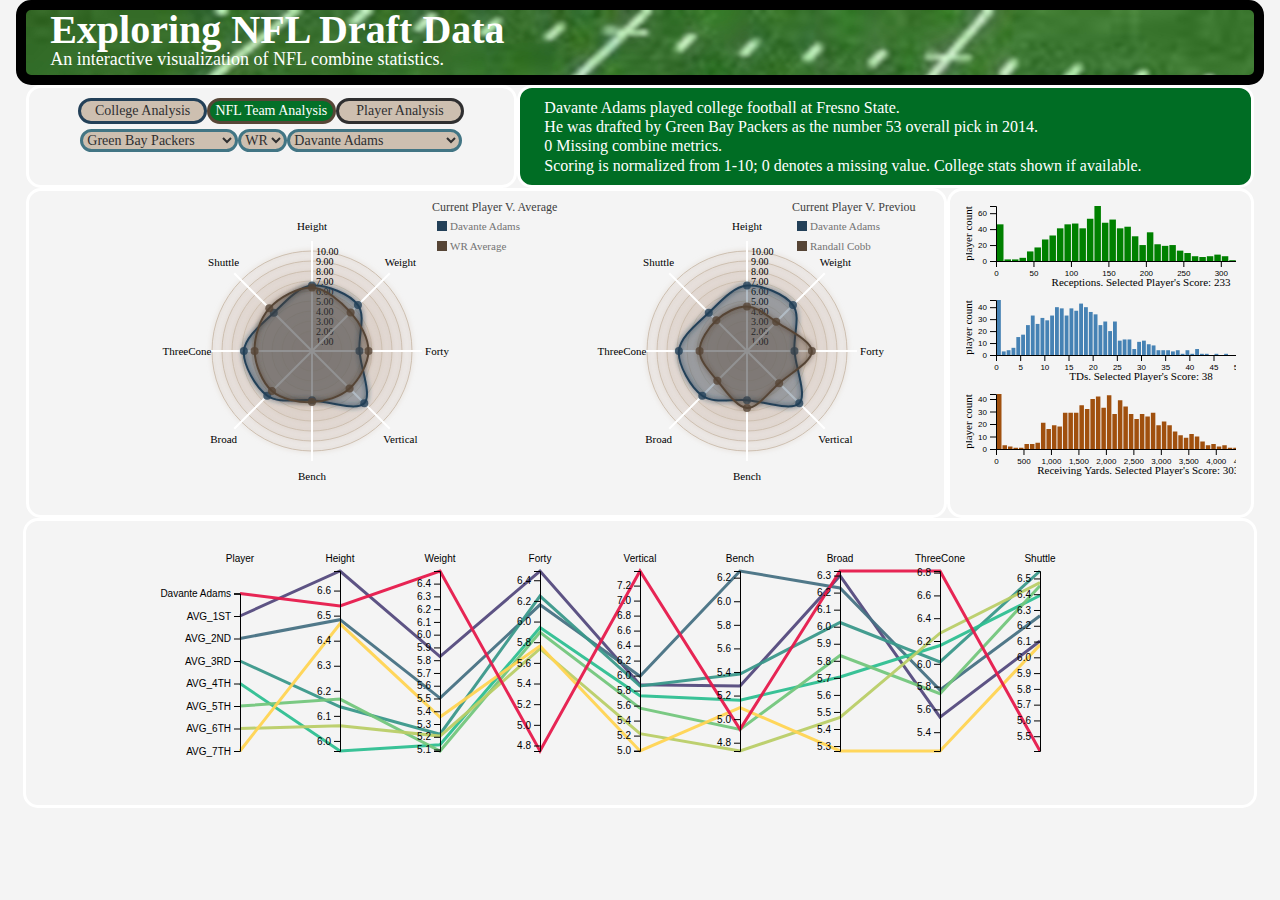
==== index.html @ 5d66c0b8 "Add files via upload" ====
<!DOCTYPE html>
<html lang="en">

<head>
    <meta charset="UTF-8">
    <title>NFL DATA EXPLORER</title>
    <link rel="stylesheet" href="styles.css"/>
    <script src= "d3_v4.js"></script>
</head>

<body>

  <header id = "main_header">
    <div class = "container">
      <h1 id = "header_title">Exploring NFL Draft Data</h1>
      <p id="header_summary">
        An interactive visualization of NFL combine statistics.
      </p>
    </div>
  </header>

  <div class = "container">
    <section id = "controls">
      <div class = "container">
        <div class = "container_f" id = "cont_buttons">
          <button class="btn1" name="CollegeAnalysis" id="CollegeAnalysis" onclick="collegeAnalysis()"> College Analysis </button>
          <button class="btn2" name="NFLAnalysis" id="NFLAnalysis" onclick="nflAnalysis()"> NFL Team Analysis </button>
          <button class="btn3" name="PlayerAnalysis" id="PlayerAnalysis" onclick="playerAnalysis()"> Player Analysis </button>
        </div>
        <div class = "container_f" id = "cont_forms">
          <select class="form-control" name="selectYear" id="selectYear" onchange="populate()">
            <option value="">Player</option>
          </select>
          <select class="form-control"name="selectPos" id="selectPos" onchange="populate()">
            <option value="CB">CB</option>
            <option value="DL">DL</option>
            <option value="LB">LB</option>
            <option value="OL">OL</option>
            <option value="QB">QB</option>
            <option value="RB">RB</option>
            <option value="S">S</option>
            <option value="TE">TE</option>
            <option value="WR">WR</option>
          </select>
          <select class="form-control" name="selectPlay" id="selectPlay" onchange="chooseData()">
              <option value="">Player</option>
          </select>
        </div>
      </div>
    </section>
    <aside id = "infopanel">
      <div class = "container">
        <p id = "BIO1"></p>
        <p id = "BIO2"></p>
        <p id = "DataMissing"></p>
        <p id = "ScoringLegend">Scoring is normalized from 1-10; 0 denotes a missing value.  College stats shown if available.</p>
      </div>
    </aside>
  </div>

  <div class = "container_f">
    <section id = "Chart1"> <!-- radar1, radar2 -->
      <div class = "container_f">
        <div class="radarChart1"></div>
        <div class="radarChart2"></div>
      </div>
    </section>
    <aside id="Histograms"> <!-- histogram1, histogram2, histogram3-->
      <div class = "container_g">
        <div class="histograms1"></div>
        <div class="histograms2"></div>
        <div class="histograms3"></div>

      </div>
    </aside>
  </div>

  <section id = "Chart2"> <!-- parallel coordinates chart -->
    <div class = "container">
      <div class="paraChart1" </div>
    </div>
  </section>
</div>

<script type="application/javascript" src="script_test.js"></script>
<script type="application/javascript" src="radarChart.js"></script>
<script type="application/javascript" src="ParaCoorChart2.js"></script>
<script type="application/javascript" src="hist copy.js"></script>
</body>

</html>
---- styles.css ----
*{
  margin: 0;
  padding: 0;
  /* The above resets all margin and padding for everything to 0 */
}

body{
  background-color:#f4f4f4;
  color:#7555321
  font-family: "Georgia", Times, serif;
  font-size: 16px;
  line-height: 1.2em;
  margin:0;
}

.container_f{
    width:96%;
    margin:auto;
    overflow:hidden;
    display: flex;
}
.container_g{
    width:96%;
    margin:auto;
    overflow:hidden;
}

.container{
  width:96%;
  margin:auto;
  overflow:hidden;
}

#main_header {
  width: 96%;
  height: 65px;
  margin: auto;
  border: 10px solid black;
  border-radius: 15px;
  background-image:url('/images/football-field3.jpg');
  position: relative;

}

#header_title{
  font-family: "Georgia", Times, serif;
  font-size: 40px;
  color: #ffffff;
  text-align: center;
  position: absolute;
  top: 10px;

}

#header_summary{
  font-family: "Georgia", Times, serif;
  font-size: 18px;
  color: #ffffff;
  text-align: center;
  position: absolute;
  top: 40px;
}

#controls{
  float: left;
  border: 3px solid #fff;
  border-radius: 15px;
  width: 40%;
  padding: 10px;
  box-sizing: border-box;
  min-height: 103px;
}

#cont_buttons{
  justify-content: center;

}

#cont_forms{
  justify-content: center;
  padding-top: 5px;
}

#infopanel{
  float: right;
  border: 3px solid #fff;
  border-radius: 15px;
  width: 60%;
  background: #006d24;
  color: #fff;
  padding: 10px;
  box-sizing: border-box;
  min-height: 80px;
}

#Chart1 {
  float: left;
  border: 3px solid #fff;
  border-radius: 15px;
  width: 75%;
  padding: 10px;
  box-sizing: border-box;
  min-height: 330px;
}

#Histograms {
  float: right;
  border: 3px solid #fff;
  border-radius: 15px;
  width: 25%;
  padding: 10px;
  box-sizing: border-box;
  min-height: 330px;
}

#Chart2{
  width: 96%;
  margin: auto;
  border: 3px solid #fff;
  border-radius: 15px;
  min-height: 220px;
  color: #000000;
  text-align: center;
}

#radarChart1{
  display: inline-flex;
}

#radarChart2{
  display: inline-flex;
}

.line {
  stroke-width: 3;
}

.form-control{
  /*  margin-left: auto;
    margin-right: auto; */
  background-color: #cdbfb0;
  color: #2f2f30;
  font-family: "Georgia", Times, serif;
  font-size: 14px;
  border: 3px solid #427584;
  border-radius: 15px;
  cursor: pointer;
}

.btn1 {
/*  margin-left: auto;
  margin-right: auto; */

  width:30%;
  background-color: #cdbfb0;
  color: #2f2f30;
  font-family: "Georgia", Times, serif;
  font-size: 14px;
  border: 3px solid #234058;
  border-radius: 15px;
  cursor: pointer;

}

.btn2 {
  /*  margin-left: auto;
    margin-right: auto; */
  width:30%;
  padding: 2px;
  background-color: #047028;
  color: #ffffff;
  font-family: "Georgia", Times, serif;
  font-size: 14px;
  border: 3px solid #564536;
  border-radius: 15px;
  cursor: pointer;
}

.btn3 {
  /*  margin-left: auto;
    margin-right: auto; */
  width:30%;
  padding: 2px;
  background-color: #cdbfb0;
  color: #2f2f30;
  font-family: "Georgia", Times, serif;
  font-size: 14px;
  border: 3px solid #2f2f30;
  border-radius: 15px;
  cursor: pointer;
}
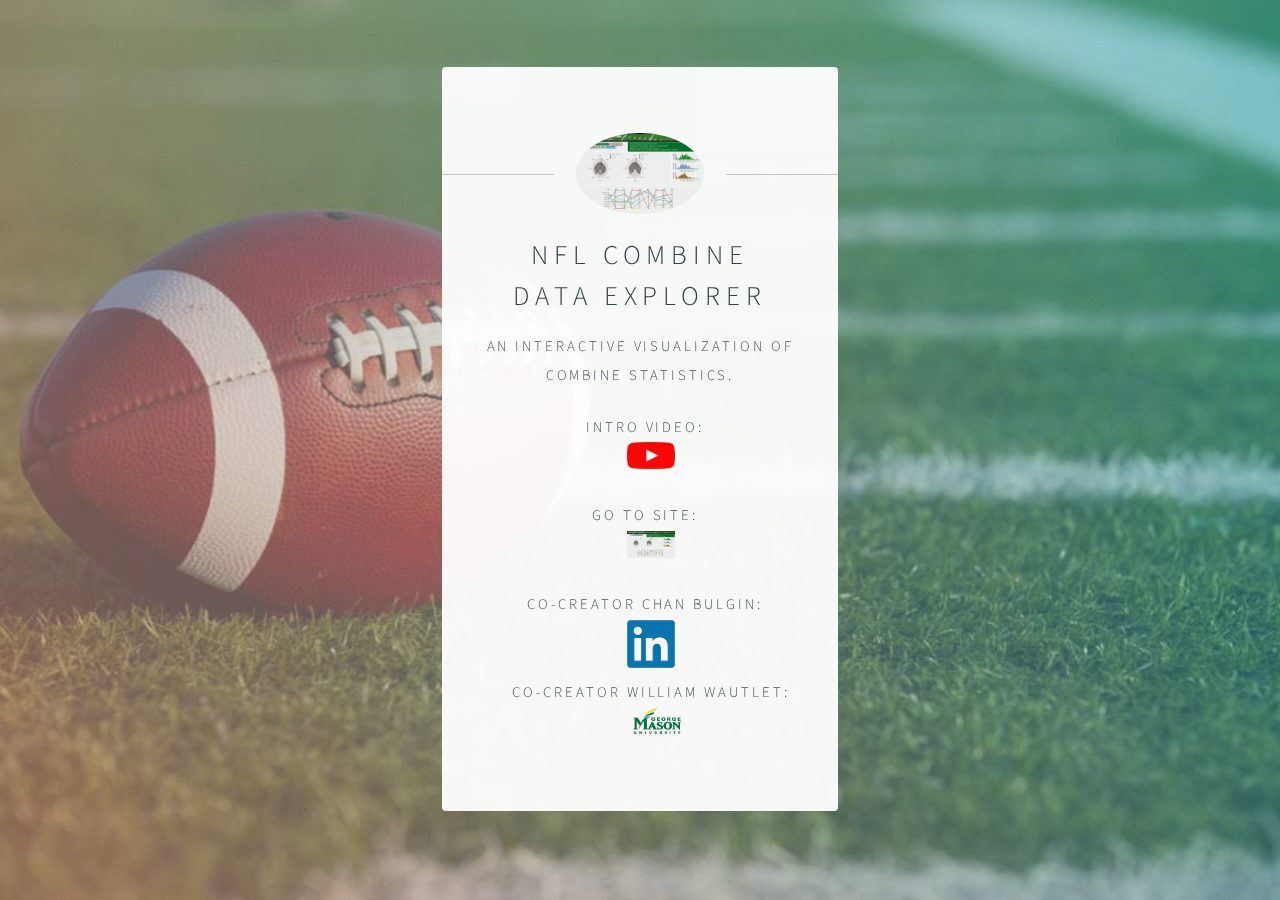
==== commit 91940d39: "Add files via upload" ====
--- a/index.html
+++ b/index.html
@@ -1,91 +1,101 @@
-<!DOCTYPE html>
-<html lang="en">
-
-<head>
-    <meta charset="UTF-8">
-    <title>NFL DATA EXPLORER</title>
-    <link rel="stylesheet" href="styles.css"/>
-    <script src= "d3_v4.js"></script>
-</head>
-
-<body>
-
-  <header id = "main_header">
-    <div class = "container">
-      <h1 id = "header_title">Exploring NFL Draft Data</h1>
-      <p id="header_summary">
-        An interactive visualization of NFL combine statistics.
-      </p>
-    </div>
-  </header>
-
-  <div class = "container">
-    <section id = "controls">
-      <div class = "container">
-        <div class = "container_f" id = "cont_buttons">
-          <button class="btn1" name="CollegeAnalysis" id="CollegeAnalysis" onclick="collegeAnalysis()"> College Analysis </button>
-          <button class="btn2" name="NFLAnalysis" id="NFLAnalysis" onclick="nflAnalysis()"> NFL Team Analysis </button>
-          <button class="btn3" name="PlayerAnalysis" id="PlayerAnalysis" onclick="playerAnalysis()"> Player Analysis </button>
-        </div>
-        <div class = "container_f" id = "cont_forms">
-          <select class="form-control" name="selectYear" id="selectYear" onchange="populate()">
-            <option value="">Player</option>
-          </select>
-          <select class="form-control"name="selectPos" id="selectPos" onchange="populate()">
-            <option value="CB">CB</option>
-            <option value="DL">DL</option>
-            <option value="LB">LB</option>
-            <option value="OL">OL</option>
-            <option value="QB">QB</option>
-            <option value="RB">RB</option>
-            <option value="S">S</option>
-            <option value="TE">TE</option>
-            <option value="WR">WR</option>
-          </select>
-          <select class="form-control" name="selectPlay" id="selectPlay" onchange="chooseData()">
-              <option value="">Player</option>
-          </select>
-        </div>
-      </div>
-    </section>
-    <aside id = "infopanel">
-      <div class = "container">
-        <p id = "BIO1"></p>
-        <p id = "BIO2"></p>
-        <p id = "DataMissing"></p>
-        <p id = "ScoringLegend">Scoring is normalized from 1-10; 0 denotes a missing value.  College stats shown if available.</p>
-      </div>
-    </aside>
-  </div>
-
-  <div class = "container_f">
-    <section id = "Chart1"> <!-- radar1, radar2 -->
-      <div class = "container_f">
-        <div class="radarChart1"></div>
-        <div class="radarChart2"></div>
-      </div>
-    </section>
-    <aside id="Histograms"> <!-- histogram1, histogram2, histogram3-->
-      <div class = "container_g">
-        <div class="histograms1"></div>
-        <div class="histograms2"></div>
-        <div class="histograms3"></div>
-
-      </div>
-    </aside>
-  </div>
-
-  <section id = "Chart2"> <!-- parallel coordinates chart -->
-    <div class = "container">
-      <div class="paraChart1" </div>
-    </div>
-  </section>
-</div>
-
-<script type="application/javascript" src="script_test.js"></script>
-<script type="application/javascript" src="radarChart.js"></script>
-<script type="application/javascript" src="ParaCoorChart2.js"></script>
-<script type="application/javascript" src="hist copy.js"></script>
-</body>
-
-</html>
+<!DOCTYPE HTML>
+<html>
+	<head>
+		<title>NFL Combine Data Explorer</title>
+		<meta charset="utf-8" />
+		<meta name="viewport" content="width=device-width, initial-scale=1, user-scalable=no" />
+		<link rel="stylesheet" href="assets/css/main.css" />
+		<noscript><link rel="stylesheet" href="assets/css/noscript.css" /></noscript>
+	</head>
+	<body class="is-preload">
+
+		<!-- Wrapper -->
+			<div id="wrapper">
+
+				<!-- Main -->
+					<section id="main">
+						<header>
+							<span class="avatar"><img src="images/site_thumbnail.png" style = "width:128px;height:81px;" alt="" /></span>
+							<h1>NFL Combine Data Explorer</h1>
+							<p>An interactive visualization of combine statistics.</p>
+						</header>
+						<!--
+						<hr />
+						<h2>Extra Stuff!</h2>
+						<form method="post" action="#">
+							<div class="fields">
+								<div class="field">
+									<input type="text" name="name" id="name" placeholder="Name" />
+								</div>
+								<div class="field">
+									<input type="email" name="email" id="email" placeholder="Email" />
+								</div>
+								<div class="field">
+									<select name="department" id="department">
+										<option value="">Department</option>
+										<option value="sales">Sales</option>
+										<option value="tech">Tech Support</option>
+										<option value="null">/dev/null</option>
+									</select>
+								</div>
+								<div class="field">
+									<textarea name="message" id="message" placeholder="Message" rows="4"></textarea>
+								</div>
+								<div class="field">
+									<input type="checkbox" id="human" name="human" /><label for="human">I'm a human</label>
+								</div>
+								<div class="field">
+									<label>But are you a robot?</label>
+									<input type="radio" id="robot_yes" name="robot" /><label for="robot_yes">Yes</label>
+									<input type="radio" id="robot_no" name="robot" /><label for="robot_no">No</label>
+								</div>
+							</div>
+							<ul class="actions special">
+								<li><a href="#" class="button">Get Started</a></li>
+							</ul>
+						</form>
+						<hr />
+						-->
+						<footer>
+							<ul style="list-style: none;">
+								<li style="margin-top: 10px;">
+								<a href="https://www.youtube.com/watch?v=l9iSWTs13lo" target="_blank">Intro Video: &nbsp;
+								<p><img style="width:48px;height:27px;" src="images\youtube_thumbnail.png"></p>
+          				</a>
+								</li>
+								<li tyle="margin-top: 10px;">
+									<a href="https://chanbulgin.github.io/Project.html">Go to site: &nbsp;
+									<p><img style="width:48px;height:27px;" src="images\site_thumbnail.png"></p>
+          				</a>
+								</li>
+								<li tyle="margin-top: 10px;">
+									<a href="https://www.linkedin.com/in/chan-bulgin-b3b582/">Co-creator Chan Bulgin: &nbsp;
+										<img style="width:48px;height:48px;" src="images\linkedin.png">
+									</a>
+								</li>
+								<li tyle="margin-top: 10px;">
+									<a href="mailto:wwautlet@gmu.edu">Co-creator William Wautlet: &nbsp;
+										<img style="width:48px;height:27px;" src="images\gmu.png">
+									</a>
+								</li>
+							</ul>
+						</footer>
+					</section>
+
+				<!-- Footer -->
+					<footer id="footer">
+
+					</footer>
+
+			</div>
+
+		<!-- Scripts -->
+			<script>
+				if ('addEventListener' in window) {
+					window.addEventListener('load', function() { document.body.className = document.body.className.replace(/\bis-preload\b/, ''); });
+					document.body.className += (navigator.userAgent.match(/(MSIE|rv:11\.0)/) ? ' is-ie' : '');
+				}
+			</script>
+
+	</body>
+</html>
--- a/assets/css/main.css
+++ b/assets/css/main.css
@@ -0,0 +1,1055 @@
+@import url(fontawesome-all.min.css);
+@import url("https://fonts.googleapis.com/css?family=Source+Sans+Pro:300");
+
+/*
+	Identity by HTML5 UP
+	html5up.net | @ajlkn
+	Free for personal and commercial use under the CCA 3.0 license (html5up.net/license)
+*/
+
+/* Icon (alt) */
+
+	html, body, div, span, applet, object,
+	iframe, h1, h2, h3, h4, h5, h6, p, blockquote,
+	pre, a, abbr, acronym, address, big, cite,
+	code, del, dfn, em, img, ins, kbd, q, s, samp,
+	small, strike, strong, sub, sup, tt, var, b,
+	u, i, center, dl, dt, dd, ol, ul, li, fieldset,
+	form, label, legend, table, caption, tbody,
+	tfoot, thead, tr, th, td, article, aside,
+	canvas, details, embed, figure, figcaption,
+	footer, header, hgroup, menu, nav, output, ruby,
+	section, summary, time, mark, audio, video {
+		margin: 0;
+		padding: 0;
+		border: 0;
+		font-size: 100%;
+		font: inherit;
+		vertical-align: baseline;
+	}
+
+	article, aside, details, figcaption, figure,
+	footer, header, hgroup, menu, nav, section {
+		display: block;
+	}
+
+	body {
+		line-height: 1;
+	}
+
+	ol, ul {
+		list-style: none;
+	}
+
+	blockquote, q {
+		quotes: none;
+	}
+
+		blockquote:before, blockquote:after, q:before, q:after {
+			content: '';
+			content: none;
+		}
+
+	table {
+		border-collapse: collapse;
+		border-spacing: 0;
+	}
+
+	body {
+		-webkit-text-size-adjust: none;
+	}
+
+	mark {
+		background-color: transparent;
+		color: inherit;
+	}
+
+	input::-moz-focus-inner {
+		border: 0;
+		padding: 0;
+	}
+
+	input, select, textarea {
+		-moz-appearance: none;
+		-webkit-appearance: none;
+		-ms-appearance: none;
+		appearance: none;
+	}
+
+/* Basic */
+
+	@media screen and (max-width: 480px) {
+
+		html, body {
+			min-width: 320px;
+		}
+
+	}
+
+	html {
+		box-sizing: border-box;
+	}
+
+	*, *:before, *:after {
+		box-sizing: inherit;
+	}
+
+	body.is-preload *, body.is-preload *:before, body.is-preload *:after {
+		-moz-animation: none !important;
+		-webkit-animation: none !important;
+		-ms-animation: none !important;
+		animation: none !important;
+		-moz-transition: none !important;
+		-webkit-transition: none !important;
+		-ms-transition: none !important;
+		transition: none !important;
+	}
+
+	html {
+		height: 100%;
+	}
+
+	body {
+		height: 100%;
+		background-color: #ffffff;
+		background-image: url("images/overlay.png"), -moz-linear-gradient(60deg, rgba(255, 165, 150, 0.5) 5%, rgba(0, 228, 255, 0.35)), url("../../images/bg.jpg");
+		background-image: url("images/overlay.png"), -webkit-linear-gradient(60deg, rgba(255, 165, 150, 0.5) 5%, rgba(0, 228, 255, 0.35)), url("../../images/bg.jpg");
+		background-image: url("images/overlay.png"), -ms-linear-gradient(60deg, rgba(255, 165, 150, 0.5) 5%, rgba(0, 228, 255, 0.35)), url("../../images/bg.jpg");
+		background-image: url("images/overlay.png"), linear-gradient(60deg, rgba(255, 165, 150, 0.5) 5%, rgba(0, 228, 255, 0.35)), url("../../images/bg.jpg");
+		background-repeat: repeat,			no-repeat,			no-repeat;
+		background-size: 100px 100px, cover,				cover;
+		background-position: top left,		center center,		bottom center;
+		background-attachment: fixed,			fixed,				fixed;
+	}
+
+		body:after {
+			content: '';
+			display: block;
+			position: fixed;
+			top: 0;
+			left: 0;
+			width: 100%;
+			height: inherit;
+			opacity: 0;
+			z-index: 1;
+			background-color: #ffffff;
+			background-image: url("images/overlay.png"), -moz-linear-gradient(60deg, rgba(255, 165, 150, 0.5) 5%, rgba(0, 228, 255, 0.35));
+			background-image: url("images/overlay.png"), -webkit-linear-gradient(60deg, rgba(255, 165, 150, 0.5) 5%, rgba(0, 228, 255, 0.35));
+			background-image: url("images/overlay.png"), -ms-linear-gradient(60deg, rgba(255, 165, 150, 0.5) 5%, rgba(0, 228, 255, 0.35));
+			background-image: url("images/overlay.png"), linear-gradient(60deg, rgba(255, 165, 150, 0.5) 5%, rgba(0, 228, 255, 0.35));
+			background-repeat: repeat,			no-repeat;
+			background-size: 100px 100px, cover;
+			background-position: top left,		center center;
+			-moz-transition: opacity 1.75s ease-out;
+			-webkit-transition: opacity 1.75s ease-out;
+			-ms-transition: opacity 1.75s ease-out;
+			transition: opacity 1.75s ease-out;
+		}
+
+		body.is-preload:after {
+			opacity: 1;
+		}
+
+/* Type */
+
+	body, input, select, textarea {
+		color: #414f57;
+		font-family: "Source Sans Pro", Helvetica, sans-serif;
+		font-size: 14pt;
+		font-weight: 300;
+		line-height: 2;
+		letter-spacing: 0.2em;
+		text-transform: uppercase;
+	}
+
+		@media screen and (max-width: 1680px) {
+
+			body, input, select, textarea {
+				font-size: 11pt;
+			}
+
+		}
+
+		@media screen and (max-width: 480px) {
+
+			body, input, select, textarea {
+				font-size: 10pt;
+				line-height: 1.75;
+			}
+
+		}
+
+	a {
+		-moz-transition: color 0.2s ease, border-color 0.2s ease;
+		-webkit-transition: color 0.2s ease, border-color 0.2s ease;
+		-ms-transition: color 0.2s ease, border-color 0.2s ease;
+		transition: color 0.2s ease, border-color 0.2s ease;
+		color: inherit;
+		text-decoration: none;
+	}
+
+		a:before {
+			-moz-transition: color 0.2s ease, text-shadow 0.2s ease;
+			-webkit-transition: color 0.2s ease, text-shadow 0.2s ease;
+			-ms-transition: color 0.2s ease, text-shadow 0.2s ease;
+			transition: color 0.2s ease, text-shadow 0.2s ease;
+		}
+
+		a:hover {
+			color: #ff7496;
+		}
+
+	strong, b {
+		color: #313f47;
+	}
+
+	em, i {
+		font-style: italic;
+	}
+
+	p {
+		margin: 0 0 1.5em 0;
+	}
+
+	h1, h2, h3, h4, h5, h6 {
+		color: #313f47;
+		line-height: 1.5;
+		margin: 0 0 0.75em 0;
+	}
+
+		h1 a, h2 a, h3 a, h4 a, h5 a, h6 a {
+			color: inherit;
+			text-decoration: none;
+		}
+
+	h1 {
+		font-size: 1.85em;
+		letter-spacing: 0.22em;
+		margin: 0 0 0.525em 0;
+	}
+
+	h2 {
+		font-size: 1.25em;
+	}
+
+	h3 {
+		font-size: 1em;
+	}
+
+	h4 {
+		font-size: 1em;
+	}
+
+	h5 {
+		font-size: 1em;
+	}
+
+	h6 {
+		font-size: 1em;
+	}
+
+	@media screen and (max-width: 480px) {
+
+		h1 {
+			font-size: 1.65em;
+		}
+
+	}
+
+	sub {
+		font-size: 0.8em;
+		position: relative;
+		top: 0.5em;
+	}
+
+	sup {
+		font-size: 0.8em;
+		position: relative;
+		top: -0.5em;
+	}
+
+	hr {
+		border: 0;
+		border-bottom: solid 1px #c8cccf;
+		margin: 3em 0;
+	}
+
+/* Form */
+
+	form {
+		margin: 0 0 1.5em 0;
+	}
+
+		form > :last-child {
+			margin-bottom: 0;
+		}
+
+		form > .fields {
+			display: -moz-flex;
+			display: -webkit-flex;
+			display: -ms-flex;
+			display: flex;
+			-moz-flex-wrap: wrap;
+			-webkit-flex-wrap: wrap;
+			-ms-flex-wrap: wrap;
+			flex-wrap: wrap;
+			width: calc(100% + 2.25em);
+			margin: -1.125em 0 1.5em -1.125em;
+		}
+
+			form > .fields > .field {
+				-moz-flex-grow: 0;
+				-webkit-flex-grow: 0;
+				-ms-flex-grow: 0;
+				flex-grow: 0;
+				-moz-flex-shrink: 0;
+				-webkit-flex-shrink: 0;
+				-ms-flex-shrink: 0;
+				flex-shrink: 0;
+				padding: 1.125em 0 0 1.125em;
+				width: calc(100% - 1.125em);
+			}
+
+				form > .fields > .field.half {
+					width: calc(50% - 0.5625em);
+				}
+
+				form > .fields > .field.third {
+					width: calc(100%/3 - 0.375em);
+				}
+
+				form > .fields > .field.quarter {
+					width: calc(25% - 0.28125em);
+				}
+
+		@media screen and (max-width: 480px) {
+
+			form > .fields {
+				width: calc(100% + 2.25em);
+				margin: -1.125em 0 1.5em -1.125em;
+			}
+
+				form > .fields > .field {
+					padding: 1.125em 0 0 1.125em;
+					width: calc(100% - 1.125em);
+				}
+
+					form > .fields > .field.half {
+						width: calc(100% - 1.125em);
+					}
+
+					form > .fields > .field.third {
+						width: calc(100% - 1.125em);
+					}
+
+					form > .fields > .field.quarter {
+						width: calc(100% - 1.125em);
+					}
+
+		}
+
+	label {
+		color: #313f47;
+		display: block;
+		font-size: 0.9em;
+		margin: 0 0 0.75em 0;
+	}
+
+	input[type="text"],
+	input[type="password"],
+	input[type="email"],
+	input[type="tel"],
+	select,
+	textarea {
+		-moz-appearance: none;
+		-webkit-appearance: none;
+		-ms-appearance: none;
+		appearance: none;
+		border-radius: 4px;
+		border: solid 1px #c8cccf;
+		color: inherit;
+		display: block;
+		outline: 0;
+		padding: 0 1em;
+		text-decoration: none;
+		width: 100%;
+	}
+
+		input[type="text"]:invalid,
+		input[type="password"]:invalid,
+		input[type="email"]:invalid,
+		input[type="tel"]:invalid,
+		select:invalid,
+		textarea:invalid {
+			box-shadow: none;
+		}
+
+		input[type="text"]:focus,
+		input[type="password"]:focus,
+		input[type="email"]:focus,
+		input[type="tel"]:focus,
+		select:focus,
+		textarea:focus {
+			border-color: #ff7496;
+		}
+
+	select {
+		background-image: url("data:image/svg+xml;charset=utf8,%3Csvg xmlns='http://www.w3.org/2000/svg' width='40' height='40' preserveAspectRatio='none' viewBox='0 0 40 40'%3E%3Cpath d='M9.4,12.3l10.4,10.4l10.4-10.4c0.2-0.2,0.5-0.4,0.9-0.4c0.3,0,0.6,0.1,0.9,0.4l3.3,3.3c0.2,0.2,0.4,0.5,0.4,0.9 c0,0.4-0.1,0.6-0.4,0.9L20.7,31.9c-0.2,0.2-0.5,0.4-0.9,0.4c-0.3,0-0.6-0.1-0.9-0.4L4.3,17.3c-0.2-0.2-0.4-0.5-0.4-0.9 c0-0.4,0.1-0.6,0.4-0.9l3.3-3.3c0.2-0.2,0.5-0.4,0.9-0.4S9.1,12.1,9.4,12.3z' fill='%23c8cccf' /%3E%3C/svg%3E");
+		background-size: 1.25rem;
+		background-repeat: no-repeat;
+		background-position: calc(100% - 1rem) center;
+		height: 2.75em;
+		padding-right: 2.75em;
+		text-overflow: ellipsis;
+	}
+
+		select option {
+			color: #313f47;
+			background: #ffffff;
+		}
+
+		select:focus::-ms-value {
+			background-color: transparent;
+		}
+
+		select::-ms-expand {
+			display: none;
+		}
+
+	input[type="text"],
+	input[type="password"],
+	input[type="email"],
+	select {
+		height: 2.75em;
+	}
+
+	textarea {
+		padding: 0.75em 1em;
+	}
+
+	input[type="checkbox"],
+	input[type="radio"] {
+		-moz-appearance: none;
+		-webkit-appearance: none;
+		-ms-appearance: none;
+		appearance: none;
+		display: block;
+		float: left;
+		margin-right: -2em;
+		opacity: 0;
+		width: 1em;
+		z-index: -1;
+	}
+
+		input[type="checkbox"] + label,
+		input[type="radio"] + label {
+			text-decoration: none;
+			color: #414f57;
+			cursor: pointer;
+			display: inline-block;
+			font-size: 1em;
+			font-weight: 300;
+			padding-left: 2.4em;
+			padding-right: 0.75em;
+			position: relative;
+		}
+
+			input[type="checkbox"] + label:before,
+			input[type="radio"] + label:before {
+				-moz-osx-font-smoothing: grayscale;
+				-webkit-font-smoothing: antialiased;
+				display: inline-block;
+				font-style: normal;
+				font-variant: normal;
+				text-rendering: auto;
+				line-height: 1;
+				text-transform: none !important;
+				font-family: 'Font Awesome 5 Free';
+				font-weight: 900;
+			}
+
+			input[type="checkbox"] + label:before,
+			input[type="radio"] + label:before {
+				border-radius: 4px;
+				border: solid 1px #c8cccf;
+				content: '';
+				display: inline-block;
+				font-size: 0.8em;
+				height: 2.0625em;
+				left: 0;
+				line-height: 2.0625em;
+				position: absolute;
+				text-align: center;
+				top: 0.15em;
+				width: 2.0625em;
+			}
+
+		input[type="checkbox"]:checked + label:before,
+		input[type="radio"]:checked + label:before {
+			color: #ff7496;
+			content: '\f00c';
+		}
+
+		input[type="checkbox"]:focus + label:before,
+		input[type="radio"]:focus + label:before {
+			border-color: #ff7496;
+		}
+
+	input[type="checkbox"] + label:before {
+		border-radius: 4px;
+	}
+
+	input[type="radio"] + label:before {
+		border-radius: 100%;
+	}
+
+	::-webkit-input-placeholder {
+		color: #616f77 !important;
+		opacity: 1.0;
+	}
+
+	:-moz-placeholder {
+		color: #616f77 !important;
+		opacity: 1.0;
+	}
+
+	::-moz-placeholder {
+		color: #616f77 !important;
+		opacity: 1.0;
+	}
+
+	:-ms-input-placeholder {
+		color: #616f77 !important;
+		opacity: 1.0;
+	}
+
+/* Icon */
+
+	.icon {
+		text-decoration: none;
+		position: relative;
+		border-bottom: none;
+	}
+
+		.icon:before {
+			-moz-osx-font-smoothing: grayscale;
+			-webkit-font-smoothing: antialiased;
+			display: inline-block;
+			font-style: normal;
+			font-variant: normal;
+			text-rendering: auto;
+			line-height: 1;
+			text-transform: none !important;
+			font-family: 'Font Awesome 5 Free';
+			font-weight: 400;
+		}
+
+		.icon > .label {
+			display: none;
+		}
+
+		.icon:before {
+			line-height: inherit;
+		}
+
+		.icon.solid:before {
+			font-weight: 900;
+		}
+
+		.icon.brands:before {
+			font-family: 'Font Awesome 5 Brands';
+		}
+
+/* List */
+
+	ol {
+		list-style: decimal;
+		margin: 0 0 1.5em 0;
+		padding-left: 1.25em;
+	}
+
+		ol li {
+			padding-left: 0.25em;
+		}
+
+	ul {
+		list-style: disc;
+		margin: 0 0 1.5em 0;
+		padding-left: 1em;
+	}
+
+		ul li {
+			padding-left: 0.5em;
+		}
+
+		ul.alt {
+			list-style: none;
+			padding-left: 0;
+		}
+
+			ul.alt li {
+				border-top: solid 1px #c8cccf;
+				padding: 0.5em 0;
+			}
+
+				ul.alt li:first-child {
+					border-top: 0;
+					padding-top: 0;
+				}
+
+	dl {
+		margin: 0 0 1.5em 0;
+	}
+
+		dl dt {
+			display: block;
+			margin: 0 0 0.75em 0;
+		}
+
+		dl dd {
+			margin-left: 1.5em;
+		}
+
+/* Actions */
+
+	ul.actions {
+		display: -moz-flex;
+		display: -webkit-flex;
+		display: -ms-flex;
+		display: flex;
+		cursor: default;
+		list-style: none;
+		margin-left: -0.75em;
+		padding-left: 0;
+	}
+
+		ul.actions li {
+			padding: 0 0 0 0.75em;
+			vertical-align: middle;
+		}
+
+		ul.actions.special {
+			-moz-justify-content: center;
+			-webkit-justify-content: center;
+			-ms-justify-content: center;
+			justify-content: center;
+			width: 100%;
+			margin-left: 0;
+		}
+
+			ul.actions.special li:first-child {
+				padding-left: 0;
+			}
+
+		ul.actions.stacked {
+			-moz-flex-direction: column;
+			-webkit-flex-direction: column;
+			-ms-flex-direction: column;
+			flex-direction: column;
+			margin-left: 0;
+		}
+
+			ul.actions.stacked li {
+				padding: 0.975em 0 0 0;
+			}
+
+				ul.actions.stacked li:first-child {
+					padding-top: 0;
+				}
+
+		ul.actions.fit {
+			width: calc(100% + 0.75em);
+		}
+
+			ul.actions.fit li {
+				-moz-flex-grow: 1;
+				-webkit-flex-grow: 1;
+				-ms-flex-grow: 1;
+				flex-grow: 1;
+				-moz-flex-shrink: 1;
+				-webkit-flex-shrink: 1;
+				-ms-flex-shrink: 1;
+				flex-shrink: 1;
+				width: 100%;
+			}
+
+				ul.actions.fit li > * {
+					width: 100%;
+				}
+
+			ul.actions.fit.stacked {
+				width: 100%;
+			}
+
+		@media screen and (max-width: 480px) {
+
+			ul.actions:not(.fixed) {
+				-moz-flex-direction: column;
+				-webkit-flex-direction: column;
+				-ms-flex-direction: column;
+				flex-direction: column;
+				margin-left: 0;
+				width: 100% !important;
+			}
+
+				ul.actions:not(.fixed) li {
+					-moz-flex-grow: 1;
+					-webkit-flex-grow: 1;
+					-ms-flex-grow: 1;
+					flex-grow: 1;
+					-moz-flex-shrink: 1;
+					-webkit-flex-shrink: 1;
+					-ms-flex-shrink: 1;
+					flex-shrink: 1;
+					padding: 0.75em 0 0 0;
+					text-align: center;
+					width: 100%;
+				}
+
+					ul.actions:not(.fixed) li > * {
+						width: 100%;
+					}
+
+					ul.actions:not(.fixed) li:first-child {
+						padding-top: 0;
+					}
+
+					ul.actions:not(.fixed) li input[type="submit"],
+					ul.actions:not(.fixed) li input[type="reset"],
+					ul.actions:not(.fixed) li input[type="button"],
+					ul.actions:not(.fixed) li button,
+					ul.actions:not(.fixed) li .button {
+						width: 100%;
+					}
+
+						ul.actions:not(.fixed) li input[type="submit"].icon:before,
+						ul.actions:not(.fixed) li input[type="reset"].icon:before,
+						ul.actions:not(.fixed) li input[type="button"].icon:before,
+						ul.actions:not(.fixed) li button.icon:before,
+						ul.actions:not(.fixed) li .button.icon:before {
+							margin-left: -0.5rem;
+						}
+
+		}
+
+/* Icons */
+
+	ul.icons {
+		cursor: default;
+		list-style: none;
+		padding-left: 0;
+		margin-top: -0.675em;
+	}
+
+		ul.icons li {
+			display: inline-block;
+			padding: 0.675em 0.5em;
+		}
+
+			ul.icons li a {
+				text-decoration: none;
+				position: relative;
+				display: block;
+				width: 3.75em;
+				height: 3.75em;
+				border-radius: 100%;
+				border: solid 1px #c8cccf;
+				line-height: 3.75em;
+				overflow: hidden;
+				text-align: center;
+				text-indent: 3.75em;
+				white-space: nowrap;
+			}
+
+				ul.icons li a:before {
+					-moz-osx-font-smoothing: grayscale;
+					-webkit-font-smoothing: antialiased;
+					display: inline-block;
+					font-style: normal;
+					font-variant: normal;
+					text-rendering: auto;
+					line-height: 1;
+					text-transform: none !important;
+					font-family: 'Font Awesome 5 Free';
+					font-weight: 400;
+				}
+
+				ul.icons li a:before {
+					color: #ffffff;
+					text-shadow: 1.25px 0px 0px #c8cccf, -1.25px 0px 0px #c8cccf, 0px 1.25px 0px #c8cccf, 0px -1.25px 0px #c8cccf;
+				}
+
+				ul.icons li a:hover:before {
+					text-shadow: 1.25px 0px 0px #ff7496, -1.25px 0px 0px #ff7496, 0px 1.25px 0px #ff7496, 0px -1.25px 0px #ff7496;
+				}
+
+				ul.icons li a:before {
+					position: absolute;
+					top: 0;
+					left: 0;
+					width: inherit;
+					height: inherit;
+					font-size: 1.85rem;
+					line-height: inherit;
+					text-align: center;
+					text-indent: 0;
+				}
+
+				ul.icons li a:hover {
+					border-color: #ff7496;
+				}
+
+		@media screen and (max-width: 480px) {
+
+			ul.icons li a:before {
+				font-size: 1.5rem;
+			}
+
+		}
+
+/* Button */
+
+	input[type="submit"],
+	input[type="reset"],
+	input[type="button"],
+	button,
+	.button {
+		-moz-appearance: none;
+		-webkit-appearance: none;
+		-ms-appearance: none;
+		appearance: none;
+		-moz-transition: background-color 0.2s ease-in-out, border-color 0.2s ease-in-out, color 0.2s ease-in-out;
+		-webkit-transition: background-color 0.2s ease-in-out, border-color 0.2s ease-in-out, color 0.2s ease-in-out;
+		-ms-transition: background-color 0.2s ease-in-out, border-color 0.2s ease-in-out, color 0.2s ease-in-out;
+		transition: background-color 0.2s ease-in-out, border-color 0.2s ease-in-out, color 0.2s ease-in-out;
+		display: inline-block;
+		height: 2.75em;
+		line-height: 2.75em;
+		padding: 0 1.5em;
+		background-color: transparent;
+		border-radius: 4px;
+		border: solid 1px #c8cccf;
+		color: #414f57 !important;
+		cursor: pointer;
+		text-align: center;
+		text-decoration: none;
+		white-space: nowrap;
+	}
+
+		input[type="submit"]:hover,
+		input[type="reset"]:hover,
+		input[type="button"]:hover,
+		button:hover,
+		.button:hover {
+			border-color: #ff7496;
+			color: #ff7496 !important;
+		}
+
+		input[type="submit"].icon,
+		input[type="reset"].icon,
+		input[type="button"].icon,
+		button.icon,
+		.button.icon {
+			padding-left: 1.35em;
+		}
+
+			input[type="submit"].icon:before,
+			input[type="reset"].icon:before,
+			input[type="button"].icon:before,
+			button.icon:before,
+			.button.icon:before {
+				margin-right: 0.5em;
+			}
+
+		input[type="submit"].fit,
+		input[type="reset"].fit,
+		input[type="button"].fit,
+		button.fit,
+		.button.fit {
+			width: 100%;
+		}
+
+		input[type="submit"].small,
+		input[type="reset"].small,
+		input[type="button"].small,
+		button.small,
+		.button.small {
+			font-size: 0.8em;
+		}
+
+		input[type="submit"].large,
+		input[type="reset"].large,
+		input[type="button"].large,
+		button.large,
+		.button.large {
+			font-size: 1.35em;
+		}
+
+		input[type="submit"].disabled, input[type="submit"]:disabled,
+		input[type="reset"].disabled,
+		input[type="reset"]:disabled,
+		input[type="button"].disabled,
+		input[type="button"]:disabled,
+		button.disabled,
+		button:disabled,
+		.button.disabled,
+		.button:disabled {
+			pointer-events: none;
+			opacity: 0.5;
+		}
+
+/* Main */
+
+	#main {
+		-moz-transform-origin: 50% 50%;
+		-webkit-transform-origin: 50% 50%;
+		-ms-transform-origin: 50% 50%;
+		transform-origin: 50% 50%;
+		-moz-transform: rotateX(0deg);
+		-webkit-transform: rotateX(0deg);
+		-ms-transform: rotateX(0deg);
+		transform: rotateX(0deg);
+		-moz-transition: opacity 1s ease, -moz-transform 1s ease;
+		-webkit-transition: opacity 1s ease, -webkit-transform 1s ease;
+		-ms-transition: opacity 1s ease, -ms-transform 1s ease;
+		transition: opacity 1s ease, transform 1s ease;
+		padding: 4.5em 3em 3em 3em ;
+		background: #ffffff;
+		border-radius: 4px;
+		cursor: default;
+		max-width: 100%;
+		opacity: 0.95;
+		position: relative;
+		text-align: center;
+		width: 27em;
+	}
+
+		#main .avatar {
+			position: relative;
+			display: block;
+			margin-bottom: 1.5em;
+		}
+
+			#main .avatar img {
+				display: block;
+				margin: 0 auto;
+				border-radius: 100%;
+				box-shadow: 0 0 0 1.5em #ffffff;
+			}
+
+			#main .avatar:before {
+				content: '';
+				display: block;
+				position: absolute;
+				top: 50%;
+				left: -3em;
+				width: calc(100% + 6em);
+				height: 1px;
+				z-index: -1;
+				background: #c8cccf;
+			}
+
+		@media screen and (max-width: 480px) {
+
+			#main {
+				padding: 4em 2em 2.5em 2em ;
+				width: 100%;
+			}
+
+				#main .avatar:before {
+					left: -2em;
+					width: calc(100% + 4em);
+				}
+
+		}
+
+		body.is-preload #main {
+			-moz-transform: rotateX(15deg);
+			-webkit-transform: rotateX(15deg);
+			-ms-transform: rotateX(15deg);
+			transform: rotateX(15deg);
+			opacity: 0;
+		}
+
+/* Footer */
+
+	#footer {
+		-moz-align-self: -moz-flex-end;
+		-webkit-align-self: -webkit-flex-end;
+		-ms-align-self: -ms-flex-end;
+		align-self: flex-end;
+		width: 100%;
+		padding: 1.5em 0 0 0;
+		color: rgba(255, 255, 255, 0.75);
+		cursor: default;
+		text-align: center;
+	}
+
+		#footer .copyright {
+			margin: 0;
+			padding: 0;
+			font-size: 0.9em;
+			list-style: none;
+		}
+
+			#footer .copyright li {
+				display: inline-block;
+				margin: 0 0 0 0.45em;
+				padding: 0 0 0 0.85em;
+				border-left: solid 1px rgba(255, 255, 255, 0.5);
+				line-height: 1;
+			}
+
+				#footer .copyright li:first-child {
+					border-left: 0;
+				}
+
+/* Wrapper */
+
+	#wrapper {
+		display: -moz-flex;
+		display: -webkit-flex;
+		display: -ms-flex;
+		display: flex;
+		-moz-align-items: center;
+		-webkit-align-items: center;
+		-ms-align-items: center;
+		align-items: center;
+		-moz-justify-content: space-between;
+		-webkit-justify-content: space-between;
+		-ms-justify-content: space-between;
+		justify-content: space-between;
+		-moz-flex-direction: column;
+		-webkit-flex-direction: column;
+		-ms-flex-direction: column;
+		flex-direction: column;
+		-moz-perspective: 1000px;
+		-webkit-perspective: 1000px;
+		-ms-perspective: 1000px;
+		perspective: 1000px;
+		position: relative;
+		min-height: 100%;
+		padding: 1.5em;
+		z-index: 2;
+	}
+
+		#wrapper > * {
+			z-index: 1;
+		}
+
+		#wrapper:before {
+			content: '';
+			display: block;
+		}
+
+		@media screen and (max-width: 360px) {
+
+			#wrapper {
+				padding: 0.75em;
+			}
+
+		}
+
+		body.is-ie #wrapper {
+			height: 100%;
+		}
--- a/assets/css/noscript.css
+++ b/assets/css/noscript.css
@@ -0,0 +1,21 @@
+/*
+	Identity by HTML5 UP
+	html5up.net | @ajlkn
+	Free for personal and commercial use under the CCA 3.0 license (html5up.net/license)
+*/
+
+/* Basic */
+
+	body:after {
+		display: none;
+	}
+
+/* Main */
+
+	#main {
+		-moz-transform: none !important;
+		-webkit-transform: none !important;
+		-ms-transform: none !important;
+		transform: none !important;
+		opacity: 1 !important;
+	}